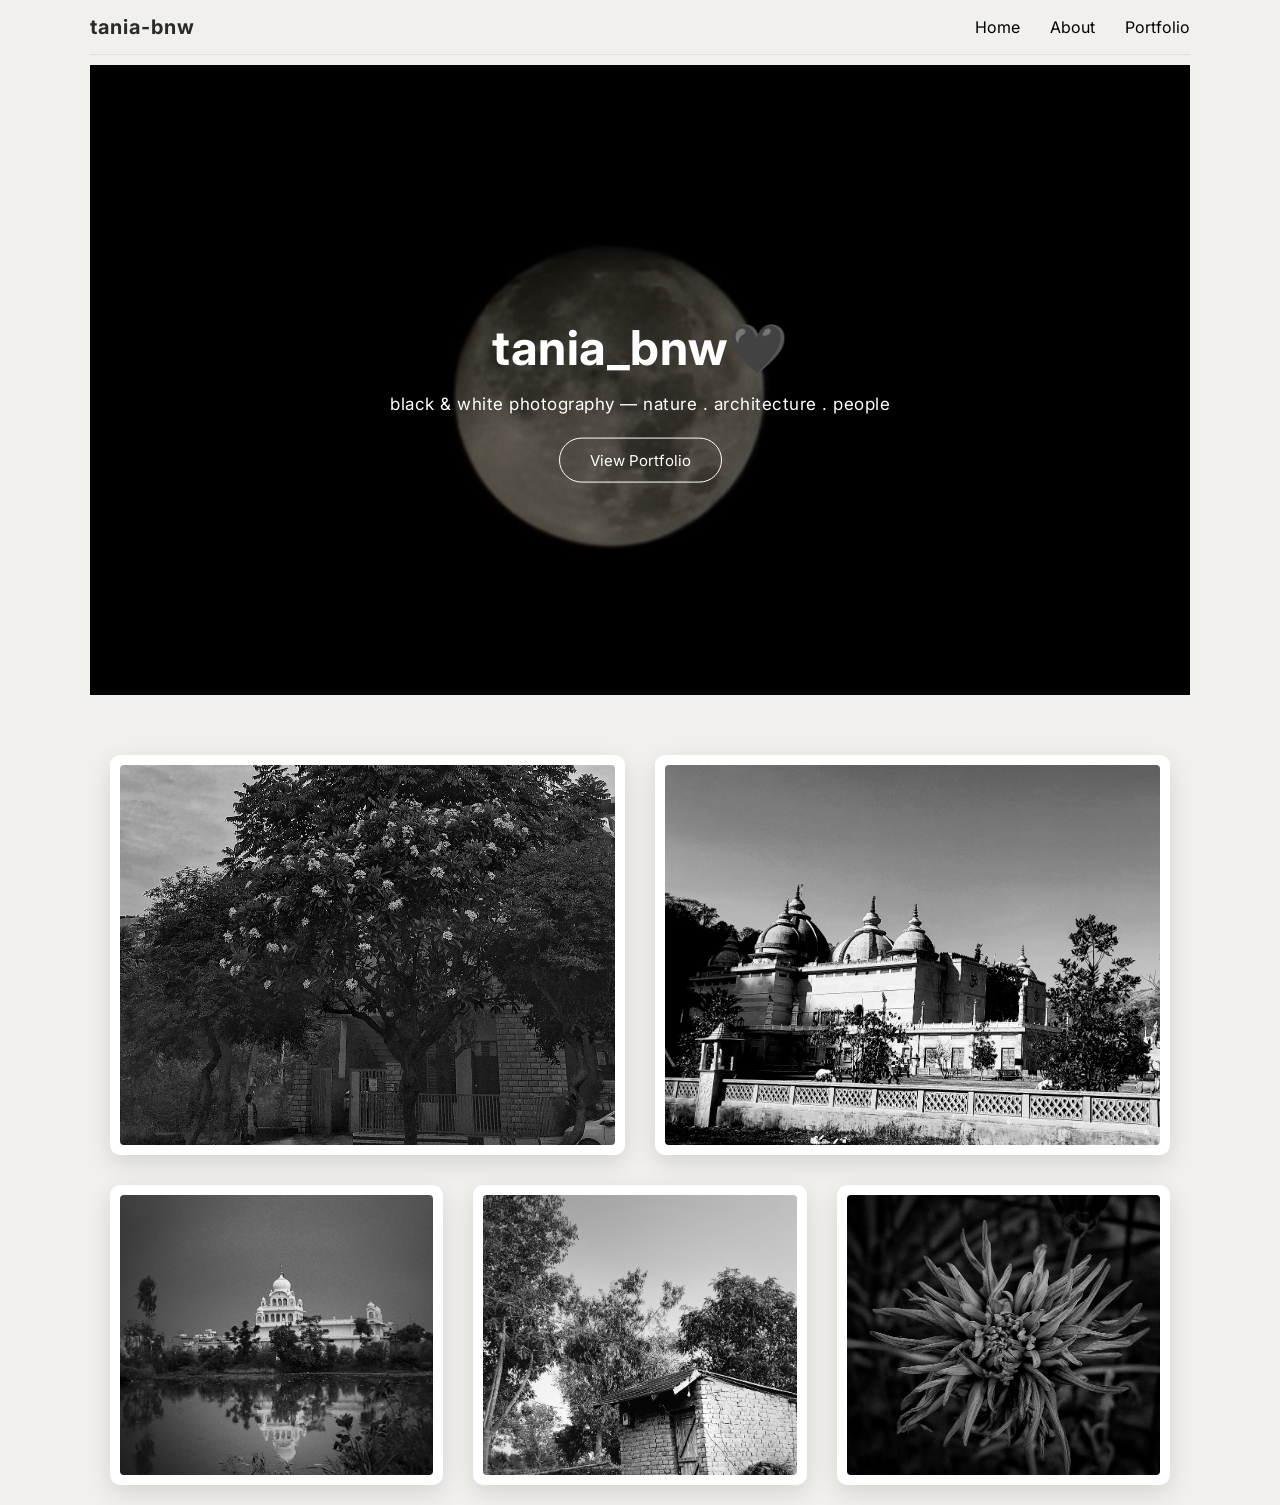
==== index.html @ a67a765b "Initial comit - tania_bnwportfolio site" ====
<!DOCTYPE html>
<html lang="en">
    <head>
        <meta charset="UTF-8">
        <meta name="viewport" content="width=device-width, intial-scale=1.0">
        <title>tania_bnw | Black & White Photography</title>
        <link rel="preconnect" href="https://fonts.googleapis.com">
        <link rel="preconnect" href="https://fonts.gstatic.com" crossorigin>
        <link href="https://fonts.googleapis.com/css2?family=Playfair+Display:wght@400;600;700&family=Inter:wght@300;400;500&display=swap" rel="stylesheet">
        <link rel="stylesheet" href="style.css">
    </head>
<body>
    
<nav>
        <div class="logo">tania-bnw</div>
        <ul class="nav-links">
            <li><a href="index.html">Home</a></li>
            <li><a href="about.html">About</a></li>
            <li><a href="portfolio.html">Portfolio</a></li>
        </ul>
     </nav>

    <section id="hero">
    <img src="tania-bnw-portfolio/photo6.jpg.jpeg" alt="Featured black and white photography" class="hero-img">
    <div class="hero-overlay">
        <h1>tania_bnw🖤</h1>
        <p>black & white photography — nature . architecture . people</p>
        <a href="portfolio.html" class="hero-btn">View Portfolio</a>
    </div>
</section>
     

     <section id="photo-gallery">
         

         <div class="photo-item" data-caption="Golden hour, home"><img src="tania-bnw-portfolio/photo1.jpeg" alt="Black and white nature photography"></div>
           
         
         <div class="photo-item" data-caption="Temple architecture"><img src="tania-bnw-portfolio/photo2.jpeg" alt="Black and white architecture photography"></div>
         <div class="photo-item" data-caption="A quiet moment"><img src="tania-bnw-portfolio/photo4.jpeg" alt="Black and white portrait"></div>
         <div class="photo-item" data-caption="Reflections"><img src="tania-bnw-portfolio/photo7.jpeg" alt="Black and white nature photography"></div>
         <div class="photo-item" data-caption="Petals in focus"><img src="tania-bnw-portfolio/photo5.jpeg" alt="Black and white nature photography"></div>
      </section>

      <div id="lightbox">
        <span id="lightbox-close">&times;</span>
        <img id="lightbox-img" src=""alt="Enlarged photo">
        <a id="lightbox-insta" href="https://www.instagram.com/tania-bnw-portfolio/" target="_blank">View on instagram➡️</a>
      </div>

        
     
     <script>
        
        const items = document.querySelectorAll('.photo-item img');
        const lightbox = document.getElementById('lightbox');
        const lightboxImg = document.getElementById('lightbox-img');
        const closeBtn = document.getElementById('lightbox-close');

        items.forEach(img => {
        img.addEventListener('click',() => {
            lightboxImg.src = img.src;
            lightbox.classList.add('active');
            });
        });

        closeBtn.addEventListener('click', () => {
            lightbox.classList.remove('active');
        });

        lightbox.addEventListener('click', (e) => {
           if (e.target === lightbox) {
              lightbox.classList.remove('active');
           }
        });

        </script>
</body>
</html>
---- style.css ----
body {
    max-width: 1100px;
    margin: 0 auto;
    padding: 0 20px;
    font-family: "Inter", sans-serif;
    text-align: center;
    background: #f2f0ec;
    color: #2a2a2a;
}
h1, h2, .logo {
    font-family: 'Playfair Display' serif;
    letter-spacing: 0.5px;
}
header p {
    font-size: 16px;
    letter-spacing: 0.3px;
    color: #555;
}

nav {
    display: flex;
    justify-content: space-between;
    align-items: center;
    padding: 15px 0;
    border-bottom: 1px solid #e0e0e0;
    margin-bottom: 10px;
}

.logo {
    font-weight: bold;
    font-size: 20px;
    letter-spacing: 1px;
}

.nav-links {
    list-style: none;
    display: flex;
    gap: 30px;
    margin: 0;
    padding: 0;
}

.nav-links li {
    list-style: none !important;
}

.nav-links a {
    text-decoration: none;
    color: #000;
    font-size: 16px;
    transition: color 0.2s ease;
}

.nav-links a:hover {
    color: #999;
}



#photo-gallery h2 {
    grid-column: 1 / -1;
    text-align: center;
    font-size: 32px;
    margin-bottom: 20px;
}

#photo-gallery {
    display: grid;
    grid-template-columns: repeat(6, 1fr);
    gap: 30px;
    padding: 20px;
    align-items: start;
}

#photo-gallery .photo-item {
    grid-column: span 2;
    cursor: pointer;
    background: #fff;
    padding: 10px;
    border: none;
    border-radius: 10px;
    box-shadow: 0 8px 24px rgba(0, 0, 0, 0.12);
    transition: box-shadow 0.3s ease, transform 0.3s ease;
    position: relative;
    overflow: hidden;
}

#photo-gallery .photo-item:nth-of-type(1),
#photo-gallery .photo-item:nth-of-type(2) {
    grid-column: span 3;
}

#photo-gallery .photo-item:hover {
    box-shadow: 0 14px 32px rgba(0, 0, 0, 0.18);
    transform: translateY(-4px);
}

#photo-gallery img {
    width: 100%;
    height: 280px;
    object-fit: cover;
    object-position: center center;
    border-radius: 4px;
    display: block;
    transition: transform 0.3s ease;
}

#photo-gallery .photo-item:nth-of-type(1) img,
#photo-gallery .photo-item:nth-of-type(2) img {
    height: 380px;
}

#photo-gallery .photo-item:nth-of-type(1) img {
    object-position: center bottom;
}

#photo-gallery .photo-item:nth-of-type(3) img {
    object-position: center top;
}

#photo-gallery img:hover {
    transform: scale(1.02);
}



#lightbox {
    display: none;
    position: fixed;
    top: 0;
    left: 0;
    width: 100%;
    height: 100%;
    background: rgba(0, 0, 0, 0.85);
    backdrop-filter: blur(6px);
    z-index: 999;
    justify-content: center;
    align-items: center;
    flex-direction: column;
}

#lightbox.active {
    display: flex;
}

#lightbox-img {
    max-width: 85%;
    max-height: 75vh;
    border-radius: 6px;
}

#lightbox-close {
    position: absolute;
    top: 30px;
    right: 40px;
    font-size: 40px;
    color: white;
    cursor: pointer;
}

#lightbox-insta {
    margin-top: 16px;
    color: white;
    text-decoration: underline;
    font-size: 16px;
}



#about {
    max-width: 720px;
    margin: 0 auto;
    padding: 40px 20px 70px;
    text-align: center;
}

#about h2 {
    font-size: 36px;
    margin-bottom: 8px;
    letter-spacing: 0.5px;
}

#about .subtitle {
    font-size: 15px;
    letter-spacing: 2px;
    text-transform: uppercase;
    color: #888;
    margin-bottom: 50px;
}

#about p {
    font-size: 18px;
    line-height: 1.85;
    margin-bottom: 26px;
    color: #333;
    text-align: center;
}

#about p.lead {
    font-size: 21px;
    font-style: italic;
    color: #111;
    line-height: 1.7;
    margin-bottom: 40px;
}

#about p.pull {
    font-size: 24px;
    font-style: italic;
    color: #000;
    margin: 45px auto;
    max-width: 560px;
    line-height: 1.6;
}

#about hr.divider {
    border: none;
    border-top: 1px solid #ddd;
    width: 60px;
    margin: 45px auto;
}

#about a.back-link {
    display: inline-block;
    margin-top: 20px;
    color: #333;
    text-decoration: none;
    font-size: 15px;
    letter-spacing: 0.5px;
    border-bottom: 1px solid #333;
    padding-bottom: 2px;
    transition: opacity 0.2s ease;
}

#about a.back-link:hover {
    opacity: 0.6;
}



#feature-list {
    max-width: 900px;
    margin: 40px auto 0;
    text-align: left;
}

.feature-row {
    display: flex;
    flex-wrap: nowrap;
    align-items: center;
    gap: 30px;
    padding: 20px;
    cursor: pointer;
    transition: opacity 0.2s ease;
}

.feature-row:hover {
    opacity: 0.7;
}

.feature-row:nth-child(odd) {
    background: #f5f5f5;
}

.feature-row:nth-child(even) {
    background: #ffffff;
}

.feature-thumb {
    flex: 0 0 100px;
    width: 100px;
    height: 100px;
    overflow: hidden;
    border-radius: 6px;
}

.feature-thumb img {
    width: 100%;
    height: 100%;
    object-fit: cover;
    display: block;
}

.feature-text {
    flex: 1 1 auto;
    min-width: 0;
}

.feature-title {
    font-size: 24px;
    font-weight: bold;
    margin: 0;
}



#portfolio-filters {
    margin: 30px 0 10px;
}

.filter-btn {
    display: inline-block;
    text-decoration: none;
    background: none;
    border: 1px solid #333;
    color: #333;
    padding: 8px 20px;
    margin: 0 6px;
    border-radius: 20px;
    font-family: Georgia, serif;
    font-size: 15px;
    cursor: pointer;
    transition: all 0.2s ease;
}

.filter-btn:hover {
    background: #333;
    color: #fff;
}

.filter-btn.active {
    background: #333;
    color: #fff;
}

#portfolio-grid {
    column-count: 4;
    column-gap: 30px;
    padding: 20px;
}

#portfolio-grid .photo-item {
    break-inside: avoid;
    margin-bottom: 30px;
    cursor: pointer;
    background: #fff;
    padding: 10px;
    border-radius: 10px;
    box-shadow: 0 8px 24px rgba(0, 0, 0, 0.12);
    transition: box-shadow 0.3s ease, transform 0.3s ease;
}

#portfolio-grid .photo-item:hover {
    box-shadow: 0 14px 32px rgba(0, 0, 0, 0.18);
    transform: translateY(-4px);
}

#portfolio-grid img {
    width: 100%;
    height: auto;
    border-radius: 4px;
    display: block;
    transition: transform 0.3s ease;
}

#portfolio-grid img:hover {
    transform: scale(1.02);
}



#insta-cta {
    text-align: center;
    margin: 50px 0;
}

.insta-button {
    display: inline-block;
    padding: 14px 32px;
    border: 1px solid #333;
    border-radius: 30px;
    text-decoration: none;
    color: #333;
    font-size: 16px;
    transition: all 0.2s ease;
}

.insta-button:hover {
    background: #333;
    color: #fff;
}



#music-toggle {
    position: fixed;
    bottom: 20px;
    right: 20px;
    z-index: 500;
}

#music-btn {
    width: 50px;
    height: 50px;
    border-radius: 50%;
    border: 1px solid #333;
    background: #fff;
    font-size: 20px;
    cursor: pointer;
    box-shadow: 0 4px 12px rgba(0, 0, 0, 0.15);
}

#music-btn.playing {
    background: #333;
    color: #fff;
}



@media (max-width: 600px) {
    .feature-thumb {
        flex-basis: 70px;
        width: 70px;
        height: 70px;
    }

    .feature-title {
        font-size: 20px;
    }
}
#hero {
    position: relative;
    width: 100%;
    height: 70vh;
    overflow: hidden;
    margin-bottom: 40px;
}

.hero-img {
    width: 100%;
    height: 100%;
    object-fit: cover;
    filter: brightness(0.55);
}

.hero-overlay {
    position: absolute;
    top: 50%;
    left: 50%;
    transform: translate(-50%, -50%);
    text-align: center;
    color: #fff;
    width: 90%;
}

.hero-overlay h1 {
    font-size: 48px;
    margin-bottom: 12px;
}

.hero-overlay p {
    font-size: 17px;
    letter-spacing: 0.5px;
    margin-bottom: 24px;
}

.hero-btn {
    display: inline-block;
    padding: 12px 30px;
    border: 1px solid #fff;
    border-radius: 30px;
    color: #fff;
    text-decoration: none;
    font-size: 15px;
    transition: all 0.2s ease;
}

.hero-btn:hover {
    background: #fff;
    color: #000;
}
.hero-overlay {
    animation: fadeIn 1.2s ease;
}

@keyframes fadeIn {
    from { opacity: 0; transform: translate(-50%, -45%); }
    to { opacity: 1; transform: translate(-50%, -50%); }
}

.feature-title,
.feature-title a {
    color: #2a2a2a;
    text-decoration: none;
}

.feature-tag {
    color: #777;
}

.feature-row:hover .feature-title {
    color: #000;
}
.read-btn {
    background: none;
    border: 1px solid #333;
    color: #333;
    padding: 10px 24px;
    border-radius: 30px;
    font-family: 'Inter', sans-serif;
    font-size: 14px;
    cursor: pointer;
    margin-bottom: 40px;
    transition: all 0.2s ease;
}

.read-btn:hover {
    background: #333;
    color: #fff;
}
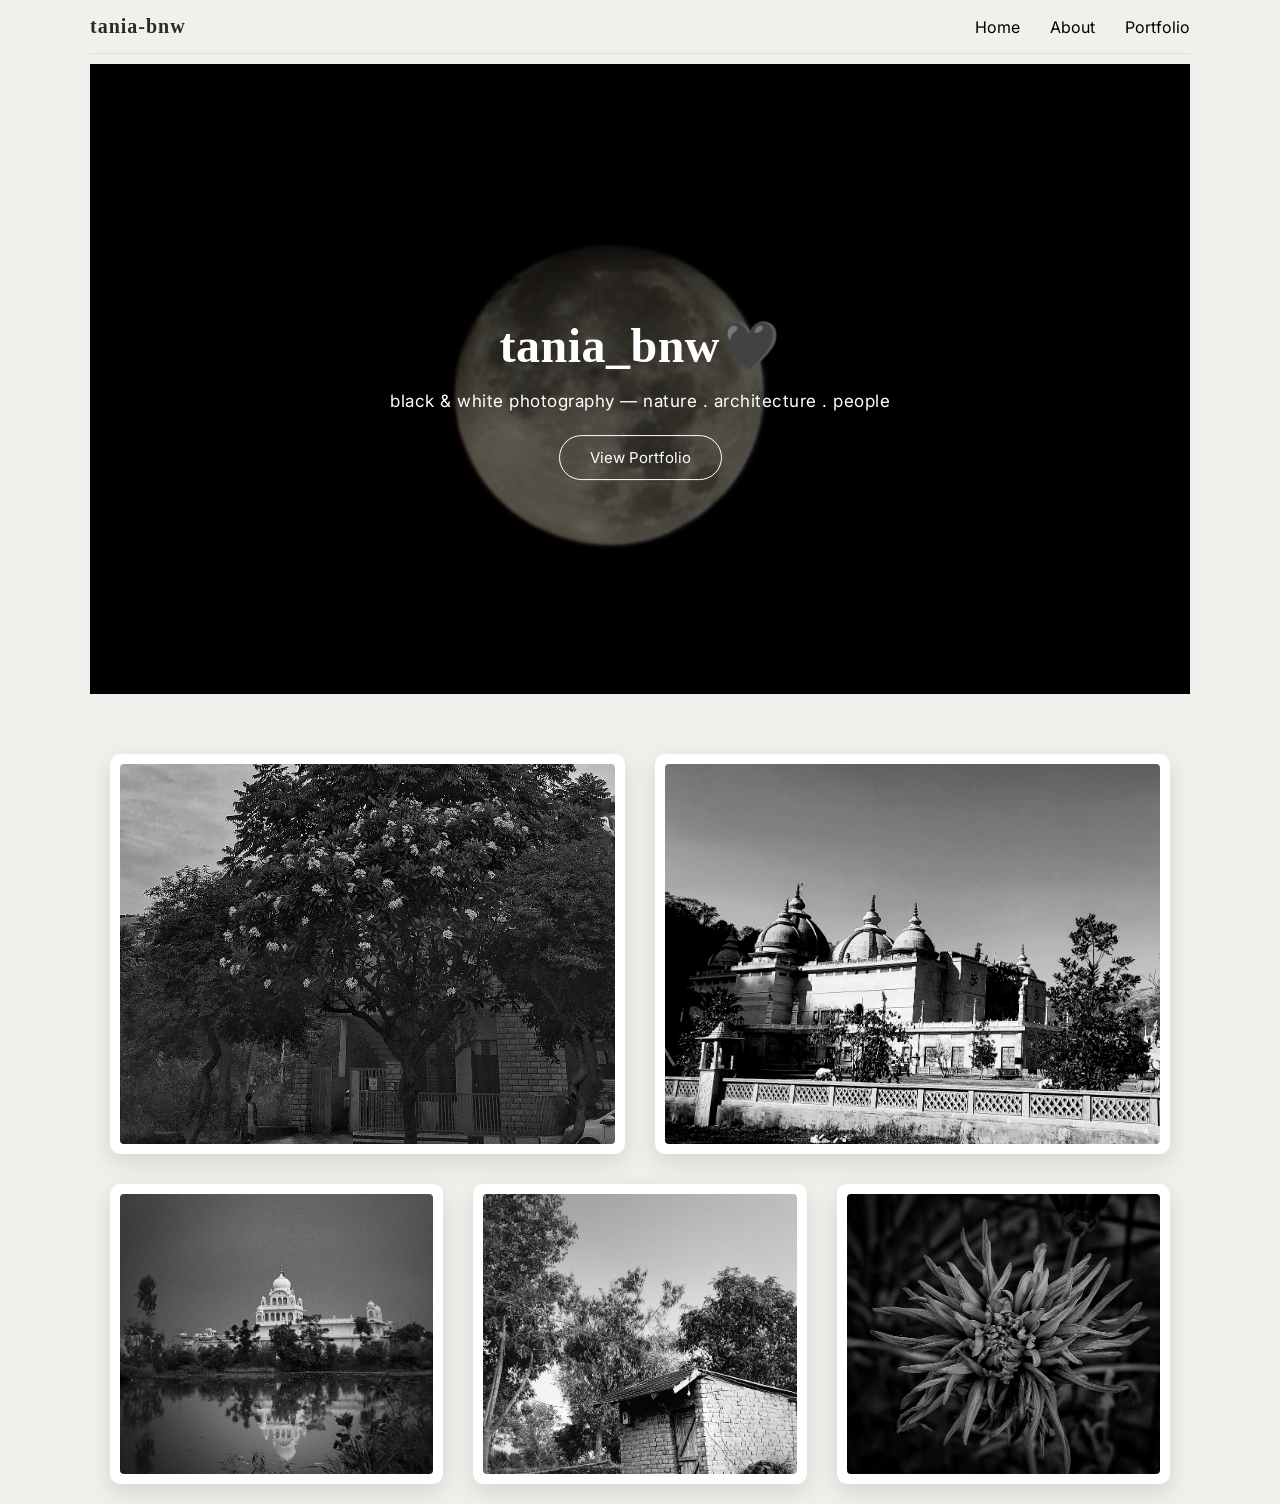
==== commit 6a0f6485: "message" ====
--- a/index.html
+++ b/index.html
@@ -2,7 +2,7 @@
 <html lang="en">
     <head>
         <meta charset="UTF-8">
-        <meta name="viewport" content="width=device-width, intial-scale=1.0">
+        <meta name="viewport" content="width=device-width, initial-scale=1.0">
         <title>tania_bnw | Black & White Photography</title>
         <link rel="preconnect" href="https://fonts.googleapis.com">
         <link rel="preconnect" href="https://fonts.gstatic.com" crossorigin>
@@ -21,7 +21,7 @@
      </nav>
 
     <section id="hero">
-    <img src="tania-bnw-portfolio/photo6.jpg.jpeg" alt="Featured black and white photography" class="hero-img">
+    <img src="tania-bnw-portfolio/photo6.jpeg" alt="Featured black and white photography" class="hero-img">
     <div class="hero-overlay">
         <h1>tania_bnw🖤</h1>
         <p>black & white photography — nature . architecture . people</p>
--- a/style.css
+++ b/style.css
@@ -7,10 +7,12 @@
     background: #f2f0ec;
     color: #2a2a2a;
 }
+
 h1, h2, .logo {
-    font-family: 'Playfair Display' serif;
+    font-family: 'Playfair Display', serif;
     letter-spacing: 0.5px;
 }
+
 header p {
     font-size: 16px;
     letter-spacing: 0.3px;
@@ -53,6 +55,66 @@
 
 .nav-links a:hover {
     color: #999;
+}
+
+
+
+#hero {
+    position: relative;
+    width: 100%;
+    height: 70vh;
+    overflow: hidden;
+    margin-bottom: 40px;
+}
+
+.hero-img {
+    width: 100%;
+    height: 100%;
+    object-fit: cover;
+    filter: brightness(0.55);
+}
+
+.hero-overlay {
+    position: absolute;
+    top: 50%;
+    left: 50%;
+    transform: translate(-50%, -50%);
+    text-align: center;
+    color: #fff;
+    width: 90%;
+    animation: fadeIn 1.2s ease;
+}
+
+.hero-overlay h1 {
+    font-size: 48px;
+    margin-bottom: 12px;
+}
+
+.hero-overlay p {
+    font-size: 17px;
+    letter-spacing: 0.5px;
+    margin-bottom: 24px;
+}
+
+.hero-btn {
+    display: inline-block;
+    padding: 12px 30px;
+    border: 1px solid #fff;
+    border-radius: 30px;
+    color: #fff;
+    text-decoration: none;
+    font-size: 15px;
+    transition: all 0.2s ease;
+}
+
+.hero-btn:hover {
+    background: #fff;
+    color: #000;
+}
+
+@keyframes fadeIn {
+    from { opacity: 0; transform: translate(-50%, -45%); }
+    to { opacity: 1; transform: translate(-50%, -50%); }
 }
 
 
@@ -286,10 +348,24 @@
     min-width: 0;
 }
 
+.feature-tag {
+    color: #777;
+}
+
 .feature-title {
     font-size: 24px;
     font-weight: bold;
     margin: 0;
+}
+
+.feature-title,
+.feature-title a {
+    color: #2a2a2a;
+    text-decoration: none;
+}
+
+.feature-row:hover .feature-title {
+    color: #000;
 }
 
 
@@ -323,6 +399,8 @@
     color: #fff;
 }
 
+
+
 #portfolio-grid {
     column-count: 4;
     column-gap: 30px;
@@ -356,7 +434,6 @@
 #portfolio-grid img:hover {
     transform: scale(1.02);
 }
-
 
 
 #insta-cta {
@@ -380,8 +457,6 @@
     color: #fff;
 }
 
-
-
 #music-toggle {
     position: fixed;
     bottom: 20px;
@@ -405,92 +480,6 @@
     color: #fff;
 }
 
-
-
-@media (max-width: 600px) {
-    .feature-thumb {
-        flex-basis: 70px;
-        width: 70px;
-        height: 70px;
-    }
-
-    .feature-title {
-        font-size: 20px;
-    }
-}
-#hero {
-    position: relative;
-    width: 100%;
-    height: 70vh;
-    overflow: hidden;
-    margin-bottom: 40px;
-}
-
-.hero-img {
-    width: 100%;
-    height: 100%;
-    object-fit: cover;
-    filter: brightness(0.55);
-}
-
-.hero-overlay {
-    position: absolute;
-    top: 50%;
-    left: 50%;
-    transform: translate(-50%, -50%);
-    text-align: center;
-    color: #fff;
-    width: 90%;
-}
-
-.hero-overlay h1 {
-    font-size: 48px;
-    margin-bottom: 12px;
-}
-
-.hero-overlay p {
-    font-size: 17px;
-    letter-spacing: 0.5px;
-    margin-bottom: 24px;
-}
-
-.hero-btn {
-    display: inline-block;
-    padding: 12px 30px;
-    border: 1px solid #fff;
-    border-radius: 30px;
-    color: #fff;
-    text-decoration: none;
-    font-size: 15px;
-    transition: all 0.2s ease;
-}
-
-.hero-btn:hover {
-    background: #fff;
-    color: #000;
-}
-.hero-overlay {
-    animation: fadeIn 1.2s ease;
-}
-
-@keyframes fadeIn {
-    from { opacity: 0; transform: translate(-50%, -45%); }
-    to { opacity: 1; transform: translate(-50%, -50%); }
-}
-
-.feature-title,
-.feature-title a {
-    color: #2a2a2a;
-    text-decoration: none;
-}
-
-.feature-tag {
-    color: #777;
-}
-
-.feature-row:hover .feature-title {
-    color: #000;
-}
 .read-btn {
     background: none;
     border: 1px solid #333;
@@ -507,4 +496,89 @@
 .read-btn:hover {
     background: #333;
     color: #fff;
+}
+
+
+
+@media (max-width: 700px) {
+    body {
+        padding: 0 12px;
+    }
+
+    nav {
+        flex-direction: column;
+        gap: 10px;
+    }
+
+    .nav-links {
+        gap: 18px;
+    }
+
+    #hero {
+        height: 45vh;
+    }
+
+    .hero-overlay h1 {
+        font-size: 30px;
+    }
+
+    .hero-overlay p {
+        font-size: 14px;
+    }
+
+    #photo-gallery {
+        grid-template-columns: repeat(2, 1fr);
+        gap: 16px;
+        padding: 10px;
+    }
+
+    #photo-gallery .photo-item {
+        grid-column: span 2 !important;
+    }
+
+    #photo-gallery img {
+        height: 220px !important;
+    }
+
+    #portfolio-grid {
+        column-count: 2 !important;
+        column-gap: 16px !important;
+        padding: 10px;
+    }
+
+    .feature-row {
+        gap: 16px;
+        padding: 14px 10px;
+    }
+
+    .feature-thumb {
+        flex-basis: 70px;
+        width: 70px;
+        height: 70px;
+    }
+
+    .feature-title {
+        font-size: 20px;
+    }
+
+    #about {
+        padding: 20px 10px 50px;
+    }
+
+    #about p, #about p.lead, #about p.pull {
+        font-size: 16px;
+    }
+
+    #portfolio-filters {
+        display: flex;
+        flex-wrap: wrap;
+        justify-content: center;
+        gap: 8px;
+    }
+
+    .filter-btn {
+        margin: 0;
+        padding: 6px 16px;
+        font-size: 14px;
+    }
 }
